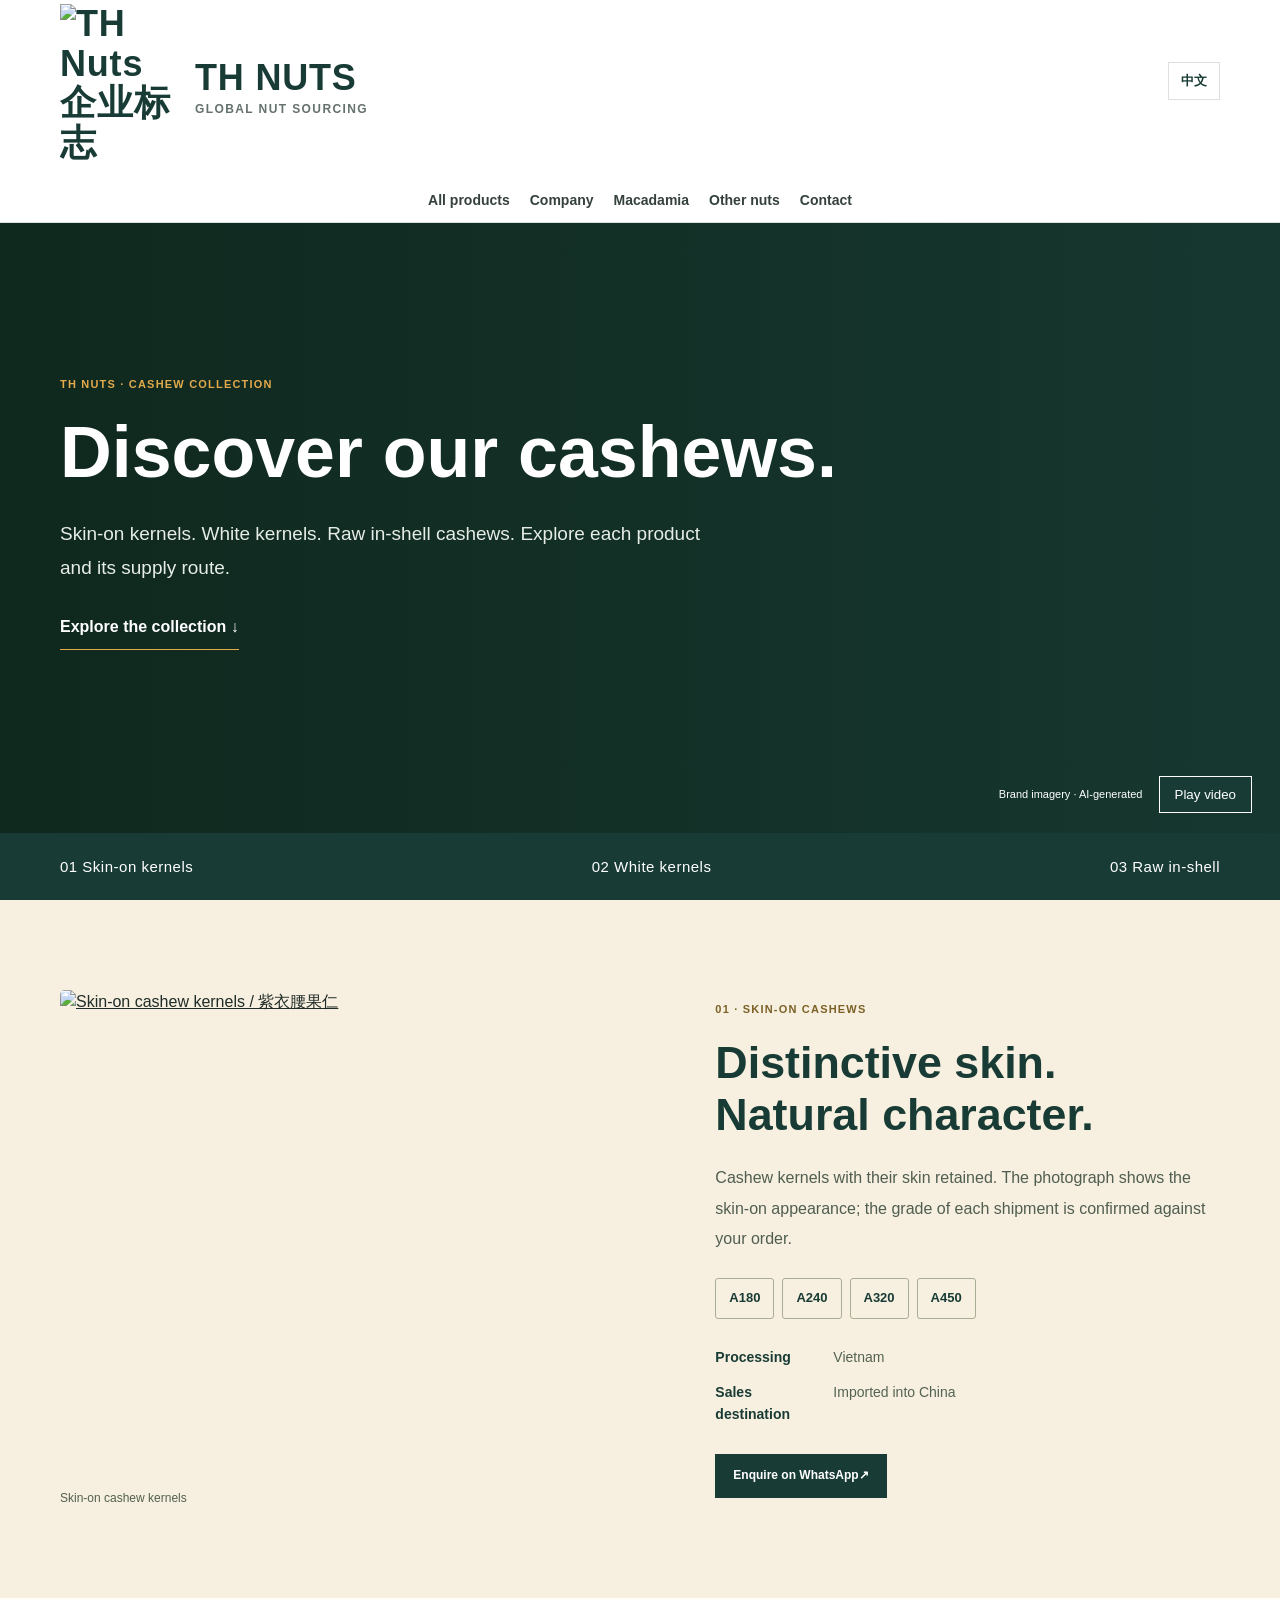
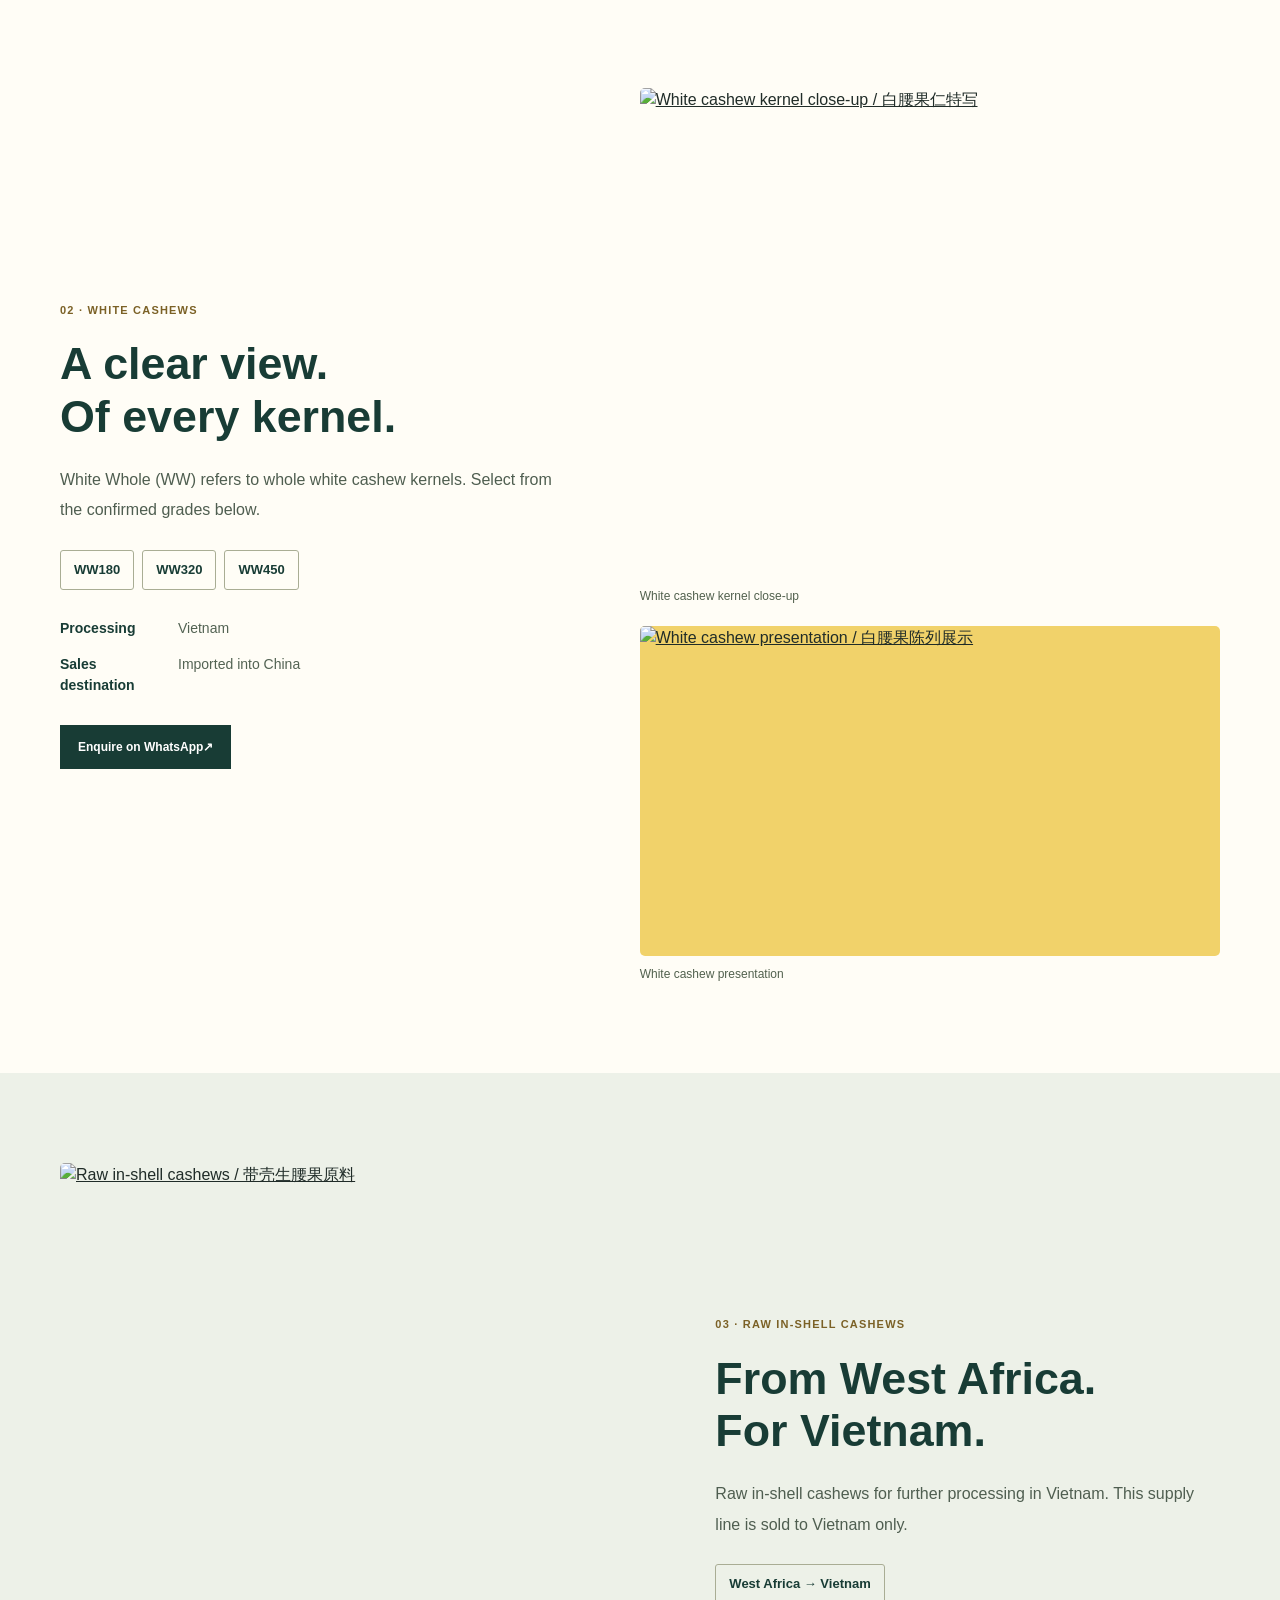
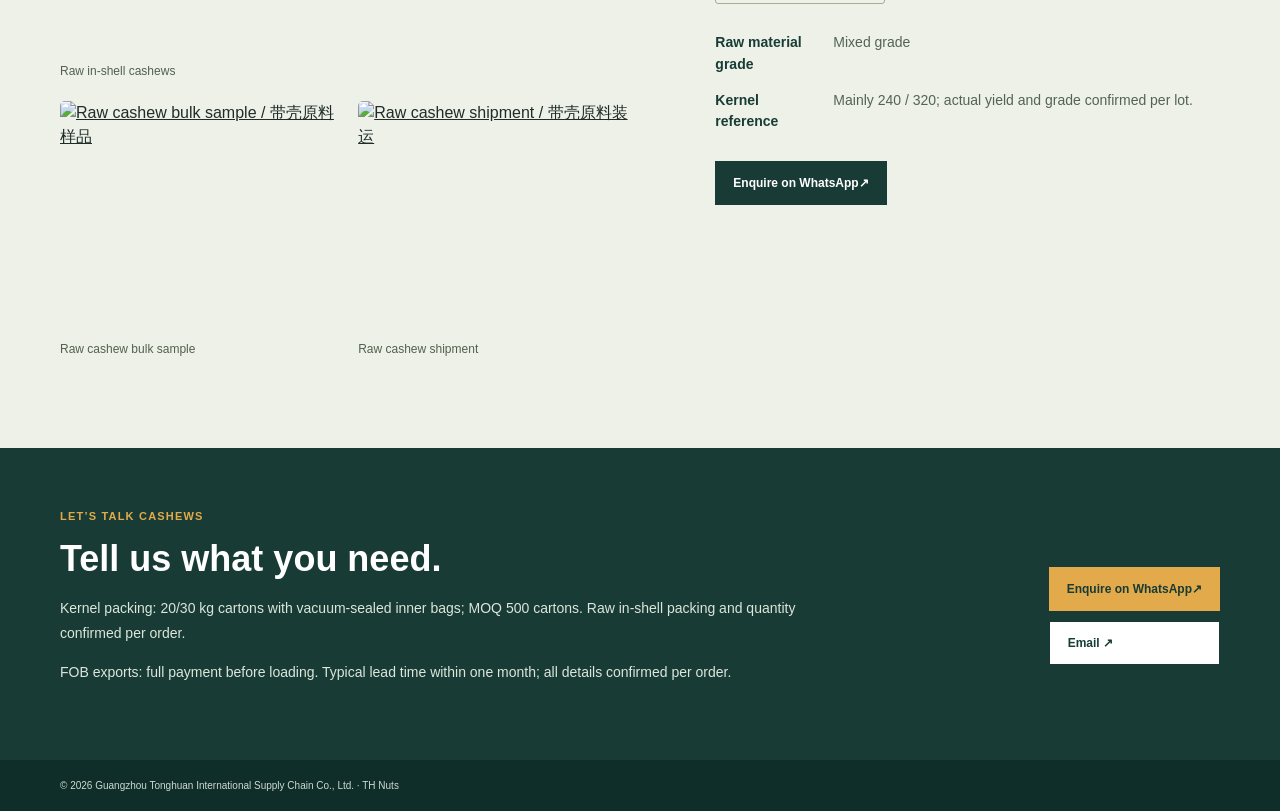
==== cashew.html @ 5b3632c8 "Add files via upload" ====
<!doctype html><html lang="en"><head><meta charset="utf-8"><meta name="viewport" content="width=device-width, initial-scale=1"><meta name="description" content="Cashew sourcing routes and kernel grades from TH Nuts."><title>Cashew | TH Nuts</title><link rel="stylesheet" href="product-page.css"></head><body>
<header class="bar"><div class="wrap bar-in"><a class="brand" href="index.html" aria-label="TH Nuts home"><img src="assets/th-nuts-logo.png" alt="TH Nuts 企业标志"><span><span class="brand-name">TH NUTS</span><small>GLOBAL NUT SOURCING</small></span></a><nav><a href="index.html#products" data-en>All products</a><a href="index.html#products" data-zh>全部产品</a><a href="company.html" data-en>Company</a><a href="company.html" data-zh>公司介绍</a><a href="macadamia.html" data-en>Macadamia</a><a href="macadamia.html" data-zh>夏威夷果</a><a href="other-nuts.html" data-en>Other nuts</a><a href="other-nuts.html" data-zh>其他坚果</a><a href="index.html#contact" data-en>Contact</a><a href="index.html#contact" data-zh>联系</a></nav><button class="lang" type="button">中文</button></div></header>
<main>
<section class="hero cashew-hero">
 <video class="cashew-video" autoplay muted loop playsinline preload="metadata" poster="assets/cashew-hero-poster.jpg"><source src="assets/cashew-hero.mp4" type="video/mp4"></video>
 <div class="wrap hero-in"><div class="eyebrow">TH NUTS · CASHEW COLLECTION</div><h1><span data-en>Discover our cashews.</span><span data-zh>走近我们的腰果品类</span></h1><p><span data-en>Skin-on kernels. White kernels. Raw in-shell cashews. Explore each product and its supply route.</span><span data-zh>紫衣、白腰果、带壳原料。了解每一类产品的规格、形态与供应路线。</span></p><a class="hero-cta" href="#skin"><span data-en>Explore the collection</span><span data-zh>探索腰果品类</span> ↓</a></div>
 <div class="video-toolbar"><span><span data-en>Brand imagery · AI-generated</span><span data-zh>品牌示意影像 · AI 制作</span></span><button id="cashewVideoToggle" type="button"><span data-en>Pause video</span><span data-zh>暂停视频</span></button></div>
</section>
<nav class="category-tabs" aria-label="Cashew categories"><div class="wrap"><a href="#skin">01 <span data-en>Skin-on kernels</span><span data-zh>紫衣腰果</span></a><a href="#white">02 <span data-en>White kernels</span><span data-zh>白腰果</span></a><a href="#shell">03 <span data-en>Raw in-shell</span><span data-zh>带壳生腰果</span></a></div></nav>
<section class="collection-section skin-section" id="skin"><div class="wrap collection-grid"><div class="collection-photos"><figure class="main-photo"><a href="assets/cashew-skin.jpg" target="_blank" rel="noopener" aria-label="Skin-on cashew kernels — view full photograph"><img src="assets/cashew-skin.jpg" alt="Skin-on cashew kernels / 紫衣腰果仁" loading="lazy"></a><figcaption><span data-en>Skin-on cashew kernels</span><span data-zh>紫衣腰果仁</span></figcaption></figure></div><div class="collection-copy"><div class="eyebrow">01 · SKIN-ON CASHEWS</div><h2><span data-en>Distinctive skin.<br>Natural character.</span><span data-zh>紫衣腰果<br>保留果仁本色</span></h2><p><span data-en>Cashew kernels with their skin retained. The photograph shows the skin-on appearance; the grade of each shipment is confirmed against your order.</span><span data-zh>保留种皮的腰果仁。照片展示带皮外观，具体批次等级按订单确认。</span></p><div class="grade-pills"><span>A180</span><span>A240</span><span>A320</span><span>A450</span></div><dl><dt><span data-en>Processing</span><span data-zh>加工地</span></dt><dd><span data-en>Vietnam</span><span data-zh>越南</span></dd><dt><span data-en>Sales destination</span><span data-zh>销售去向</span></dt><dd><span data-en>Imported into China</span><span data-zh>进口回中国销售</span></dd></dl><a class="btn" href="https://wa.me/8618565444337" target="_blank" rel="noopener"><span data-en>Enquire on WhatsApp</span><span data-zh>WhatsApp 采购咨询</span> ↗</a></div></div></section>
<section class="collection-section white-section" id="white"><div class="wrap collection-grid reverse"><div class="collection-photos"><figure class="main-photo"><a href="assets/cashew-white.jpg" target="_blank" rel="noopener" aria-label="White cashew kernel close-up — view full photograph"><img src="assets/cashew-white.jpg" alt="White cashew kernel close-up / 白腰果仁特写" loading="lazy"></a><figcaption><span data-en>White cashew kernel close-up</span><span data-zh>白腰果仁特写</span></figcaption></figure><figure class="secondary-photo"><a href="assets/cashew-white-styled.jpg" target="_blank" rel="noopener" aria-label="White cashew presentation — view full photograph"><img src="assets/cashew-white-styled.jpg" alt="White cashew presentation / 白腰果陈列展示" loading="lazy"></a><figcaption><span data-en>White cashew presentation</span><span data-zh>白腰果陈列展示</span></figcaption></figure></div><div class="collection-copy"><div class="eyebrow">02 · WHITE CASHEWS</div><h2><span data-en>A clear view.<br>Of every kernel.</span><span data-zh>白腰果<br>细看每一颗果仁</span></h2><p><span data-en>White Whole (WW) refers to whole white cashew kernels. Select from the confirmed grades below.</span><span data-zh>WW 是 White Whole 的缩写，指整粒白腰果仁。下列为已确认的供应规格。</span></p><div class="grade-pills"><span>WW180</span><span>WW320</span><span>WW450</span></div><dl><dt><span data-en>Processing</span><span data-zh>加工地</span></dt><dd><span data-en>Vietnam</span><span data-zh>越南</span></dd><dt><span data-en>Sales destination</span><span data-zh>销售去向</span></dt><dd><span data-en>Imported into China</span><span data-zh>进口回中国销售</span></dd></dl><a class="btn" href="https://wa.me/8618565444337" target="_blank" rel="noopener"><span data-en>Enquire on WhatsApp</span><span data-zh>WhatsApp 采购咨询</span> ↗</a></div></div></section>
<section class="collection-section shell-section" id="shell"><div class="wrap collection-grid"><div class="collection-photos"><figure class="main-photo"><a href="assets/cashew-shell.jpg" target="_blank" rel="noopener" aria-label="Raw in-shell cashews — view full photograph"><img src="assets/cashew-shell.jpg" alt="Raw in-shell cashews / 带壳生腰果原料" loading="lazy"></a><figcaption><span data-en>Raw in-shell cashews</span><span data-zh>带壳生腰果原料</span></figcaption></figure><div class="photo-pair"><figure class=""><a href="assets/cashew-shell-bulk.jpg" target="_blank" rel="noopener" aria-label="Raw cashew bulk sample — view full photograph"><img src="assets/cashew-shell-bulk.jpg" alt="Raw cashew bulk sample / 带壳原料样品" loading="lazy"></a><figcaption><span data-en>Raw cashew bulk sample</span><span data-zh>带壳原料样品</span></figcaption></figure><figure class=""><a href="assets/cashew-shipment.jpg" target="_blank" rel="noopener" aria-label="Raw cashew shipment — view full photograph"><img src="assets/cashew-shipment.jpg" alt="Raw cashew shipment / 带壳原料装运" loading="lazy"></a><figcaption><span data-en>Raw cashew shipment</span><span data-zh>带壳原料装运</span></figcaption></figure></div></div><div class="collection-copy"><div class="eyebrow">03 · RAW IN-SHELL CASHEWS</div><h2><span data-en>From West Africa.<br>For Vietnam.</span><span data-zh>西非带壳原料<br>专供越南市场</span></h2><p><span data-en>Raw in-shell cashews for further processing in Vietnam. This supply line is sold to Vietnam only.</span><span data-zh>供应越南后续加工的带壳生腰果原料。本产品仅销往越南。</span></p><div class="grade-pills"><span>West Africa → Vietnam</span></div><dl><dt><span data-en>Raw material grade</span><span data-zh>原料等级</span></dt><dd><span data-en>Mixed grade</span><span data-zh>统级果</span></dd><dt><span data-en>Kernel reference</span><span data-zh>开壳后参考</span></dt><dd><span data-en>Mainly 240 / 320; actual yield and grade confirmed per lot.</span><span data-zh>主要为 240 / 320 生腰果规格，实际出仁情况按批次确认。</span></dd></dl><a class="btn" href="https://wa.me/8618565444337" target="_blank" rel="noopener"><span data-en>Enquire on WhatsApp</span><span data-zh>WhatsApp 采购咨询</span> ↗</a></div></div></section>
<section class="purchase-band"><div class="wrap"><div><div class="eyebrow">LET’S TALK CASHEWS</div><h2><span data-en>Tell us what you need.</span><span data-zh>告诉我们你的采购需求</span></h2><p><span data-en>Kernel packing: 20/30 kg cartons with vacuum-sealed inner bags; MOQ 500 cartons. Raw in-shell packing and quantity confirmed per order.</span><span data-zh>腰果仁包装：20/30 kg 纸箱，内装独立抽真空密封袋，起订量 500 箱。带壳原料包装及数量按订单确认。</span></p><p><span data-en>FOB exports: full payment before loading. Typical lead time within one month; all details confirmed per order.</span><span data-zh>出口 FOB，装船前收齐全款。常见交期一个月内，具体条款按订单确认。</span></p></div><div class="actions"><a class="btn" href="https://wa.me/8618565444337" target="_blank" rel="noopener"><span data-en>Enquire on WhatsApp</span><span data-zh>WhatsApp 采购咨询</span> ↗</a><a class="btn alt" href="mailto:enochpeng97@gmail.com">Email ↗</a></div></div></section>
</main><footer><div class="wrap">© 2026 Guangzhou Tonghuan International Supply Chain Co., Ltd. · TH Nuts</div></footer><script>const b=document.body,s=document.querySelector('.lang');if(localStorage.getItem('thnuts-language')==='zh')b.classList.add('zh');function u(){document.documentElement.lang=b.classList.contains('zh')?'zh-CN':'en';s.textContent=b.classList.contains('zh')?'EN':'中文'}u();s.addEventListener('click',()=>{b.classList.toggle('zh');localStorage.setItem('thnuts-language',b.classList.contains('zh')?'zh':'en');u()});</script><script src="cashew.js"></script></body></html>
---- product-page.css ----
* { box-sizing: border-box; }
body { margin: 0; background: #fff; color: #202c28; font-family: Arial, Helvetica, sans-serif; line-height: 1.55; }
a { color: inherit; }
.wrap { width: min(1160px, calc(100% - 48px)); margin: auto; }
.bar { position: sticky; top: 0; z-index: 5; background: #fff; border-bottom: 1px solid #dce2db; }
.bar-in { min-height: 72px; display: flex; align-items: center; gap: 24px; }
.brand { margin-right: auto; color: #183c35; font-size: 21px; font-weight: 800; text-decoration: none; }
.brand small { display: block; color: #65716b; font-size: 9px; letter-spacing: 1px; }
.bar nav { display: flex; gap: 20px; }
.bar nav a { color: #35413b; font-size: 14px; font-weight: 700; text-decoration: none; }
.bar nav a:hover { color: #819740; }
.lang { border: 1px solid #dce2db; background: white; color: #183c35; padding: 9px 12px; font-weight: 700; cursor: pointer; }
.hero { min-height: 375px; display: flex; align-items: end; color: white; background: linear-gradient(0deg,rgba(15,43,37,.92),rgba(15,43,37,.08)),var(--img) center/cover; }
.hero-in { padding: 50px 0; }
.eyebrow { color: #e3aa4b; font-size: 11px; font-weight: 800; letter-spacing: 1.2px; text-transform: uppercase; }
h1 { max-width: 720px; margin: 8px 0 10px; font-size: clamp(36px,5vw,58px); line-height: 1.05; }
.hero p { max-width: 600px; margin: 0; color: #e5ede6; }
.content { padding: 66px 0 82px; }
.cols { display: grid; grid-template-columns: 1fr .9fr; gap: 52px; align-items: start; }
h2 { margin: 0 0 16px; color: #183c35; font-size: 31px; line-height: 1.13; }
.intro { margin: 0 0 25px; color: #65716b; font-size: 14px; }
.spec { width: 100%; border-collapse: collapse; }
.spec th,.spec td { padding: 13px 10px; border-top: 1px solid #dce2db; text-align: left; font-size: 13px; vertical-align: top; }
.spec th { width: 35%; color: #183c35; }
.spec td { color: #526057; }
.gallery { display: grid; grid-template-columns: 1fr 1fr; gap: 10px; }
.gallery figure { margin: 0; }
.gallery figure:first-child { grid-column: span 2; }
.gallery img { display: block; width: 100%; height: 230px; object-fit: cover; background: #f7f7f2; }
.gallery figure:not(:first-child) img { height: 145px; }
figcaption { padding-top: 7px; color: #65716b; font-size: 11px; }
.callout { margin-top: 34px; padding: 19px 21px; background: #f3f5ef; border-left: 3px solid #91a84f; color: #45534c; font-size: 13px; }
.actions { display: flex; gap: 10px; flex-wrap: wrap; margin-top: 25px; }
.btn { min-height: 44px; display: inline-flex; align-items: center; padding: 0 18px; background: #183c35; color: white; font-size: 12px; font-weight: 700; text-decoration: none; }
.btn.alt { background: white; border: 1px solid #183c35; color: #183c35; }
footer { padding: 18px 0; background: #102e29; color: #ccdad0; font-size: 10px; }
[data-en],[data-zh] { transition: opacity .15s; }
body.zh [data-en] { display: none !important; }
body:not(.zh) [data-zh] { display: none !important; }
.brand{display:flex;align-items:center;gap:12px;font-size:36px;letter-spacing:.8px;line-height:1.1;flex-shrink:0;padding-top:4px}
.brand img{width:123px;height:auto;object-fit:contain}.brand>span{transform:translateY(4px)}.brand small{font-size:12px;letter-spacing:1.4px;margin-top:6px}.bar-in{min-height:132px;flex-wrap:wrap;align-content:center;justify-content:space-between}.bar nav{order:3;width:100%;justify-content:center;flex-wrap:wrap;padding:4px 0 10px}
.cashew-hero{min-height:610px;position:relative;overflow:hidden;background:#183c35;align-items:center}
.cashew-video{position:absolute;inset:0;width:100%;height:100%;object-fit:cover}
.cashew-hero::after{content:'';position:absolute;inset:0;background:linear-gradient(90deg,rgba(13,34,23,.76),rgba(13,34,23,.18))}
.cashew-hero .hero-in{position:relative;z-index:1;padding:65px 0 95px}.cashew-hero h1{font-size:clamp(42px,5.6vw,72px);max-width:850px;margin:18px 0 24px;line-height:1.13}.cashew-hero p{font-size:19px;line-height:1.8;max-width:650px}.hero-cta{display:inline-block;margin-top:30px;color:white;text-decoration:none;border-bottom:1px solid #e3aa4b;padding-bottom:9px;font-weight:bold}
.video-toolbar{position:absolute;bottom:20px;right:28px;z-index:2;color:white;display:flex;gap:16px;align-items:center;font-size:11px}.video-toolbar button{border:1px solid #fff;background:#183c35;color:white;padding:10px 15px;cursor:pointer}
.category-tabs{background:#183c35;color:white}.category-tabs .wrap{display:flex;justify-content:space-between;gap:18px}.category-tabs a{padding:22px 0;font-size:15px;text-decoration:none;letter-spacing:.5px}.category-tabs a:hover{color:#efc76e}
.collection-section{padding:90px 0;scroll-margin-top:180px}.skin-section{background:#f7efdf}.white-section{background:#fffdf6}.shell-section{background:#edf1e8}.collection-grid{display:grid;grid-template-columns:1.15fr 1fr;gap:75px;align-items:center}.reverse .collection-photos{order:2}.reverse{grid-template-columns:1fr 1.15fr}.collection-copy h2{font-size:clamp(32px,3.5vw,48px);line-height:1.18;margin:18px 0 22px}.collection-copy p{font-size:16px;line-height:1.9;color:#4f5e50}.collection-copy .eyebrow{color:#7b6126}.collection-copy dl{display:grid;grid-template-columns:100px 1fr;gap:14px 18px;margin:28px 0;font-size:14px}.collection-copy dt{font-weight:bold;color:#183c35}.collection-copy dd{margin:0;color:#536353}.grade-pills{display:flex;gap:8px;flex-wrap:wrap;margin:24px 0}.grade-pills span{border:1px solid #a9ad94;padding:9px 13px;color:#183c35;font-size:13px;font-weight:bold;border-radius:3px}
.collection-photos figure,.walnut-gallery figure{margin:0;min-width:0}.collection-photos a,.walnut-gallery a{display:block;overflow:hidden;border-radius:5px}.collection-photos img,.walnut-gallery img{width:100%;display:block;object-fit:cover;transition:transform .3s}.collection-photos a:hover img,.walnut-gallery a:hover img{transform:scale(1.035)}.main-photo img{height:490px}.secondary-photo{margin-top:20px!important}.secondary-photo img{height:330px;object-fit:contain;background:#f1d26a}.photo-pair{display:grid;grid-template-columns:1fr 1fr;gap:16px;margin-top:20px}.photo-pair img{height:230px}.collection-photos figcaption,.walnut-gallery figcaption{font-size:12px;padding-top:9px;color:#52614e}
.purchase-band{background:#183c35;color:white;padding:60px 0}.purchase-band .wrap{display:grid;grid-template-columns:1fr auto;gap:55px;align-items:center}.purchase-band h2{color:white;font-size:36px;margin-top:14px}.purchase-band p{max-width:760px;color:#dce6db;font-size:14px;line-height:1.8}.purchase-band .actions{flex-direction:column}.purchase-band .btn{background:#e3aa4b;color:#183c35}.purchase-band .btn.alt{background:white}
.walnut-section{background:#f7efdf}.walnut-heading{display:flex;gap:60px;align-items:center;justify-content:space-between;margin-bottom:35px}.walnut-heading h2{font-size:42px;margin-top:16px}.walnut-heading .eyebrow{color:#7b6126}.walnut-heading p{max-width:500px;color:#52614e;font-size:16px;line-height:1.9}.walnut-gallery{display:grid;grid-template-columns:repeat(4,1fr);gap:18px}.walnut-gallery img{height:280px}.walnut-gallery figure:last-child img{object-fit:contain;background:white}
@media(prefers-reduced-motion:reduce){.collection-photos img,.walnut-gallery img{transition:none}.collection-photos a:hover img,.walnut-gallery a:hover img{transform:none}}
@media(max-width:760px) {
  .wrap { width: calc(100% - 36px); }
  .bar-in { min-height: 64px; gap: 10px; flex-wrap: wrap; padding: 10px 0; }
  .bar nav { order: 3; width: 100%; overflow-x: auto; gap: 17px; padding-bottom: 3px; }
  .bar nav a { white-space: nowrap; }
  .hero { min-height: 330px; }
  .hero-in { padding: 38px 0; }
  .content { padding: 48px 0 64px; }
  .cols { grid-template-columns: 1fr; gap: 33px; }
  h2 { font-size: 27px; }
  .gallery img { height: 210px; }
  .gallery figure:not(:first-child) img { height: 125px; }
  .brand{font-size:24px;gap:9px;padding-top:2px;width:auto;flex-direction:row;align-items:center}.brand img{width:101px;max-width:none;height:auto}.brand>span{transform:translateY(2px)}.brand small{font-size:9px;letter-spacing:1.1px}.bar-in{min-height:0;padding:0;justify-content:space-between}.bar nav{gap:19px;padding-top:4px;justify-content:flex-start}.lang{margin-left:auto}
  .cashew-hero{min-height:540px}.cashew-hero .hero-in{padding:45px 0 85px}.cashew-hero p{font-size:16px}.video-toolbar{right:18px;bottom:16px;gap:10px;font-size:10px}.category-tabs .wrap{gap:13px;overflow-x:auto}.category-tabs a{font-size:12px;white-space:nowrap;padding:18px 0}
  .collection-section{padding:55px 0;scroll-margin-top:130px}.collection-grid,.reverse{grid-template-columns:1fr;gap:32px}.reverse .collection-photos{order:0}.main-photo img{height:390px}.secondary-photo img{height:300px}.collection-copy h2{font-size:34px}.photo-pair img{height:190px}.purchase-band .wrap{grid-template-columns:1fr;gap:10px}.purchase-band .actions{flex-direction:row}.walnut-heading{display:block}.walnut-heading h2{font-size:34px}.walnut-gallery{grid-template-columns:1fr 1fr;gap:16px}.walnut-gallery img{height:230px}
}
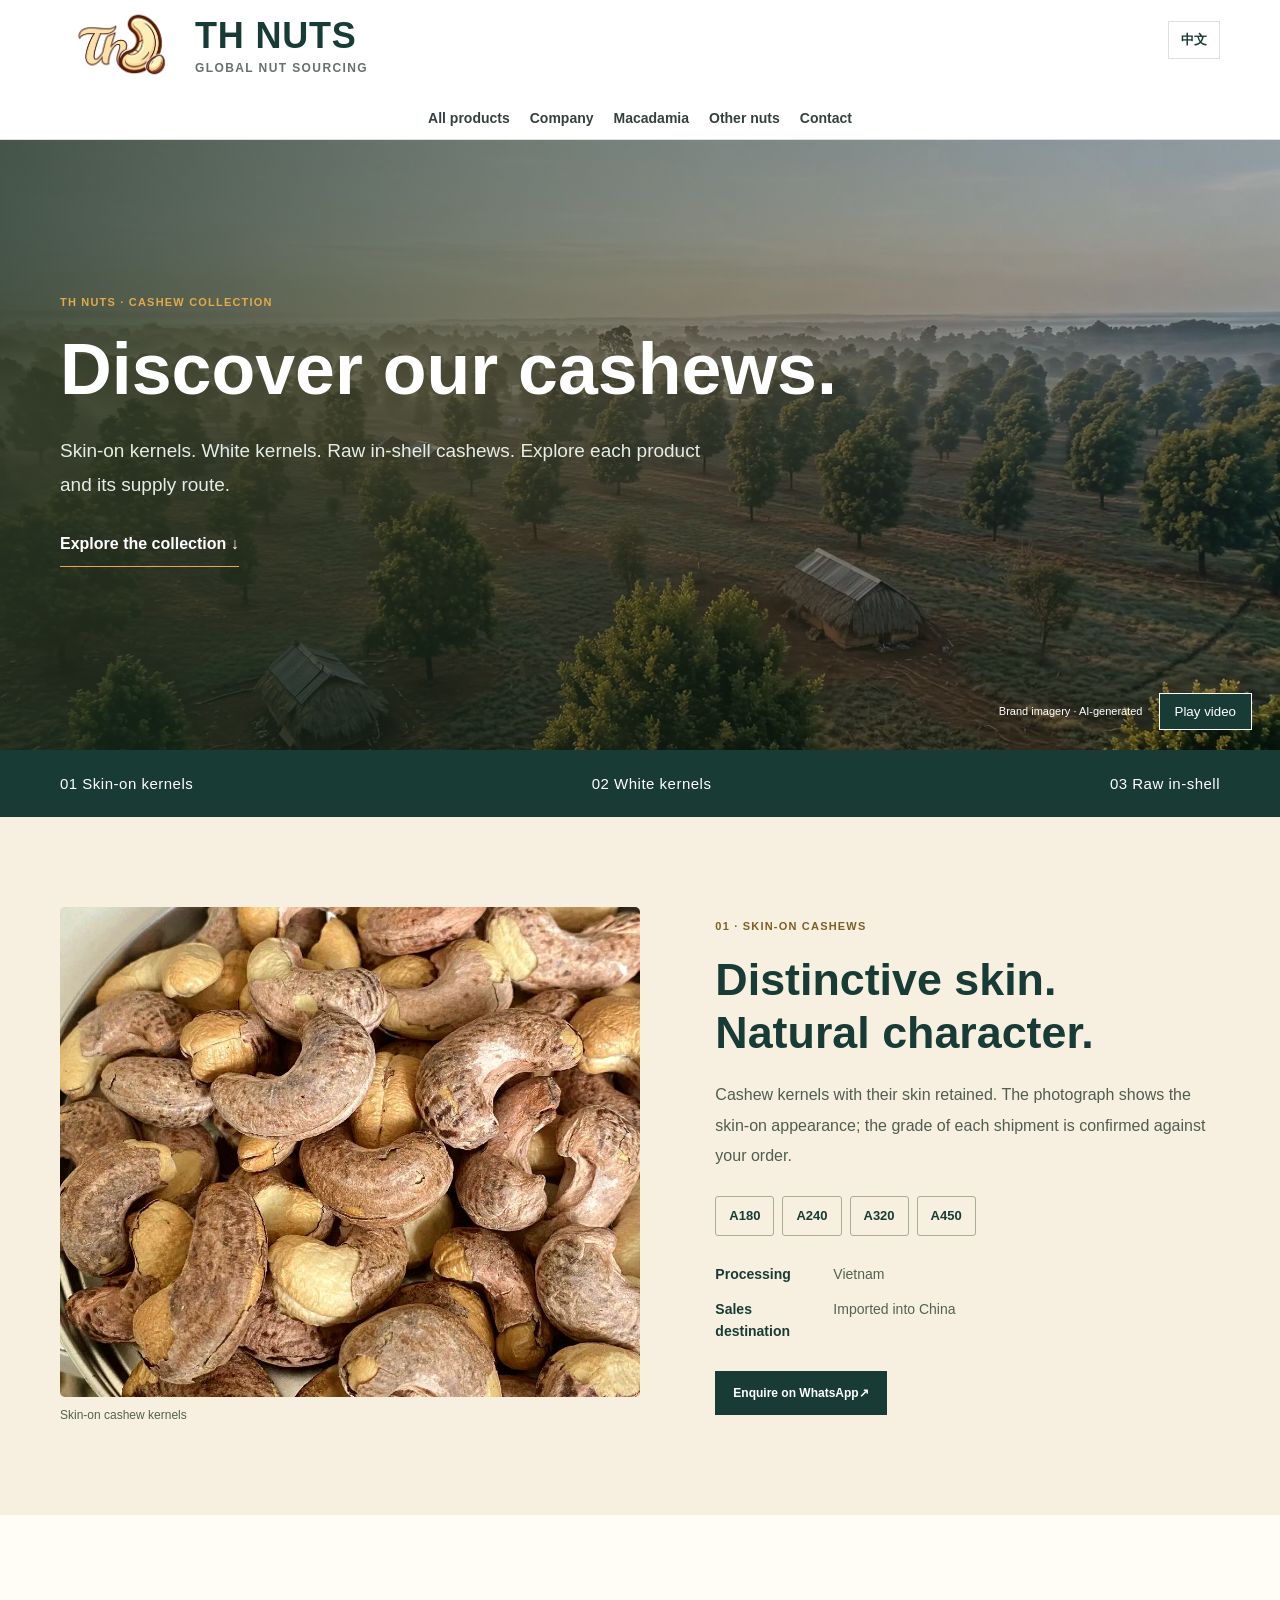
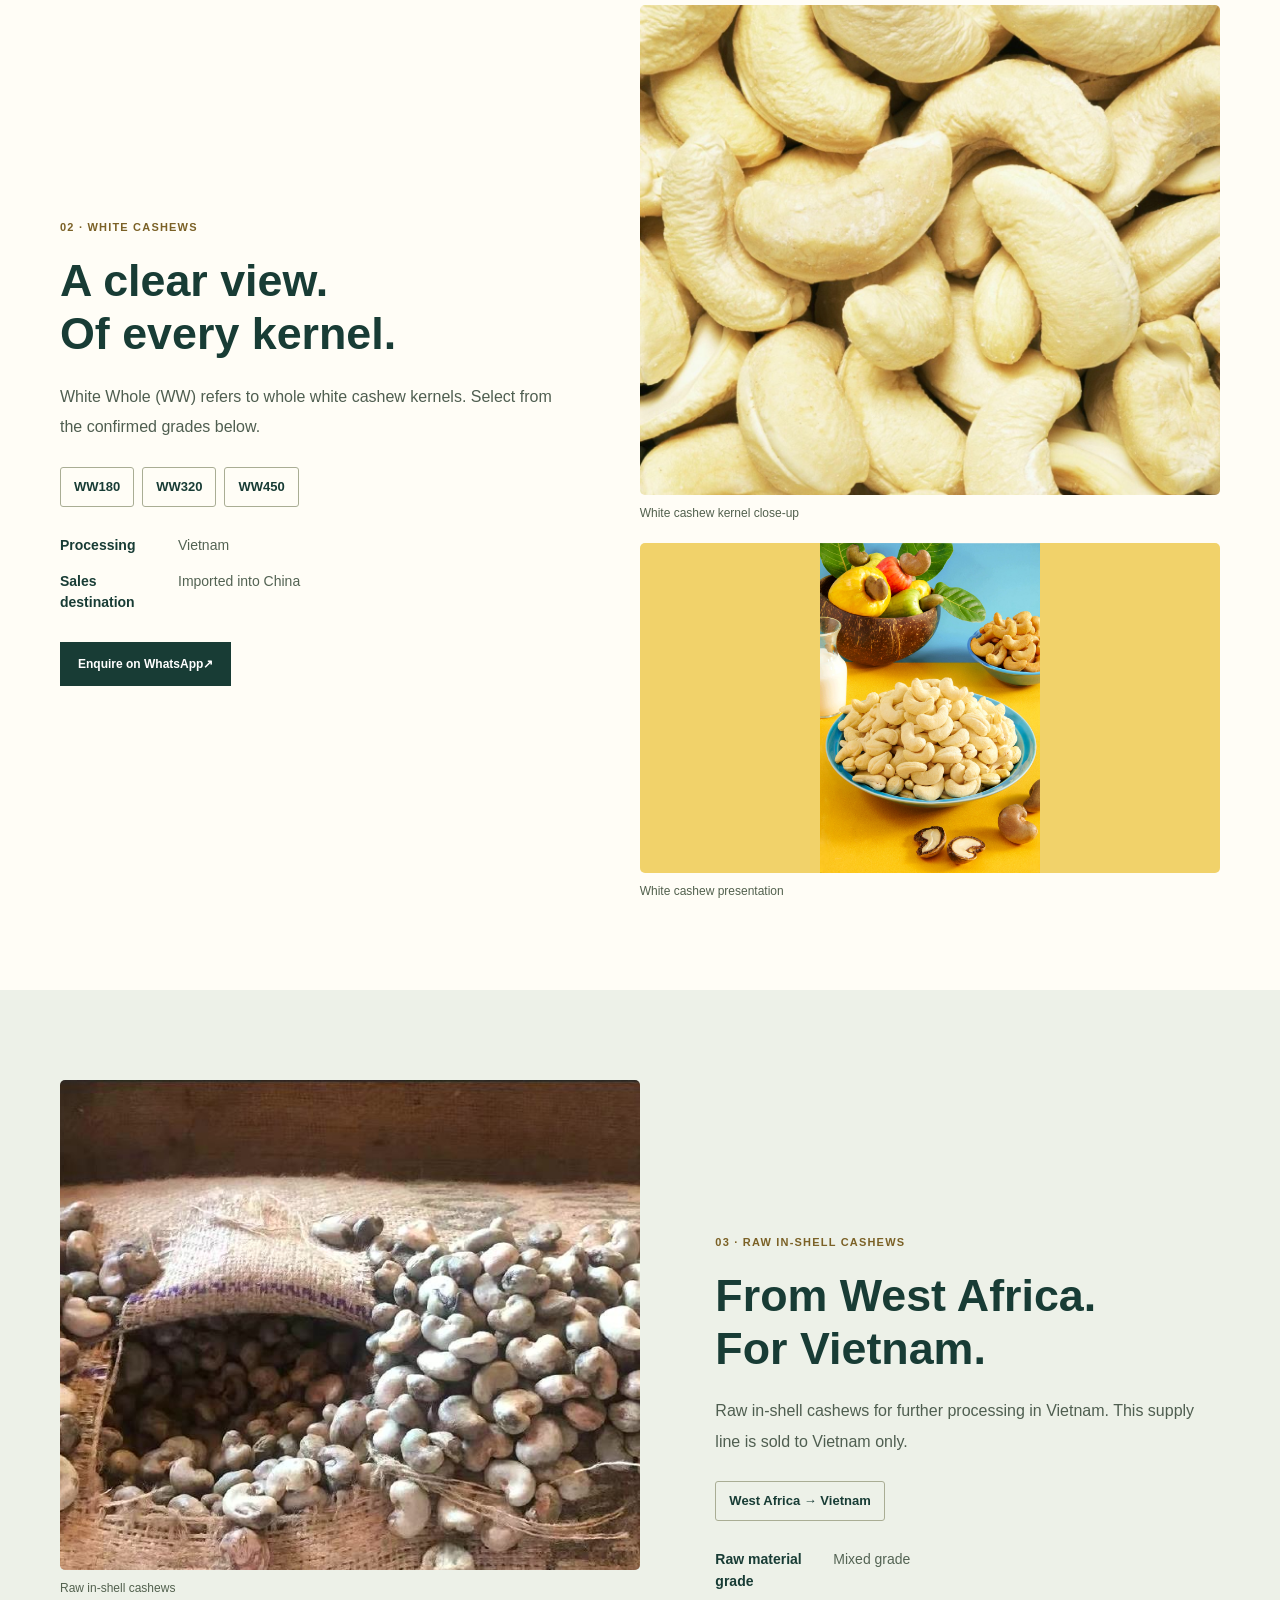
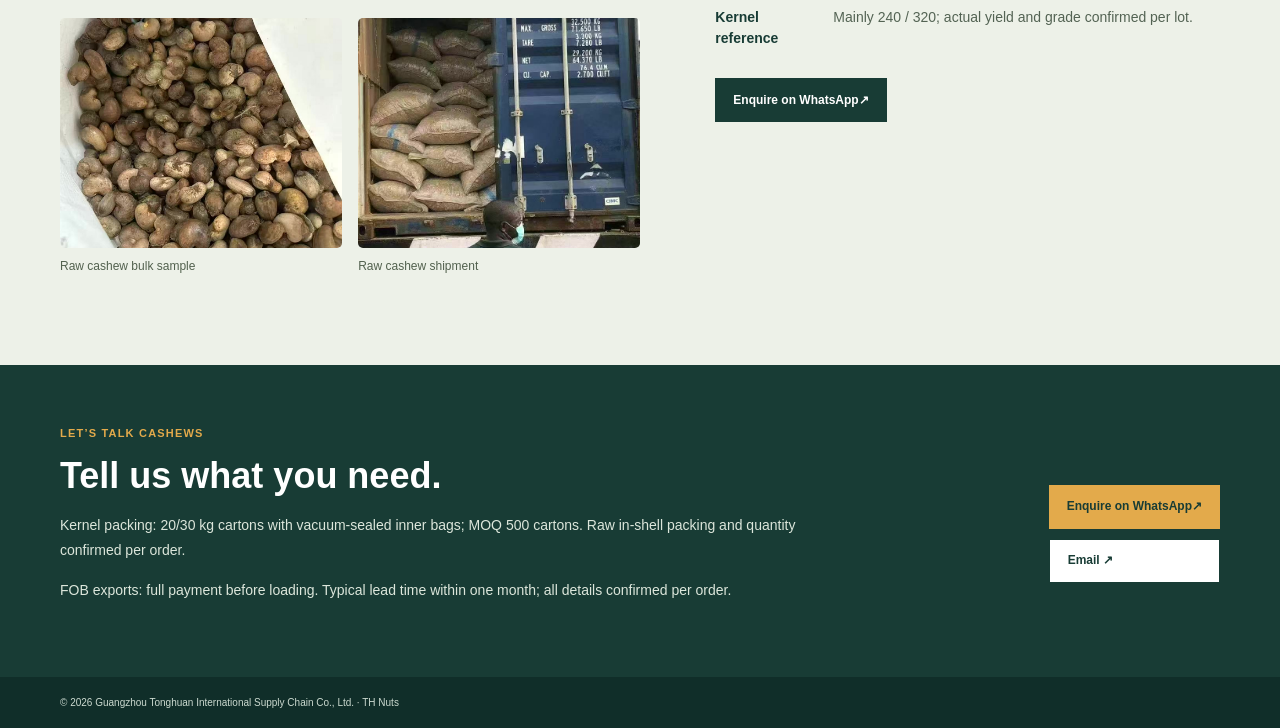
==== commit 9eba032d: "Add files via upload" ====
--- a/cashew.html
+++ b/cashew.html
@@ -1,14 +1,14 @@
 <!doctype html><html lang="en"><head><meta charset="utf-8"><meta name="viewport" content="width=device-width, initial-scale=1"><meta name="description" content="Cashew sourcing routes and kernel grades from TH Nuts."><title>Cashew | TH Nuts</title><link rel="stylesheet" href="product-page.css"></head><body>
-<header class="bar"><div class="wrap bar-in"><a class="brand" href="index.html" aria-label="TH Nuts home"><img src="assets/th-nuts-logo.png" alt="TH Nuts 企业标志"><span><span class="brand-name">TH NUTS</span><small>GLOBAL NUT SOURCING</small></span></a><nav><a href="index.html#products" data-en>All products</a><a href="index.html#products" data-zh>全部产品</a><a href="company.html" data-en>Company</a><a href="company.html" data-zh>公司介绍</a><a href="macadamia.html" data-en>Macadamia</a><a href="macadamia.html" data-zh>夏威夷果</a><a href="other-nuts.html" data-en>Other nuts</a><a href="other-nuts.html" data-zh>其他坚果</a><a href="index.html#contact" data-en>Contact</a><a href="index.html#contact" data-zh>联系</a></nav><button class="lang" type="button">中文</button></div></header>
+<header class="bar"><div class="wrap bar-in"><a class="brand" href="index.html" aria-label="TH Nuts home"><img src="th-nuts-logo.png" alt="TH Nuts 企业标志"><span><span class="brand-name">TH NUTS</span><small>GLOBAL NUT SOURCING</small></span></a><nav><a href="index.html#products" data-en>All products</a><a href="index.html#products" data-zh>全部产品</a><a href="company.html" data-en>Company</a><a href="company.html" data-zh>公司介绍</a><a href="macadamia.html" data-en>Macadamia</a><a href="macadamia.html" data-zh>夏威夷果</a><a href="other-nuts.html" data-en>Other nuts</a><a href="other-nuts.html" data-zh>其他坚果</a><a href="index.html#contact" data-en>Contact</a><a href="index.html#contact" data-zh>联系</a></nav><button class="lang" type="button">中文</button></div></header>
 <main>
 <section class="hero cashew-hero">
- <video class="cashew-video" autoplay muted loop playsinline preload="metadata" poster="assets/cashew-hero-poster.jpg"><source src="assets/cashew-hero.mp4" type="video/mp4"></video>
+ <video class="cashew-video" autoplay muted loop playsinline preload="metadata" poster="cashew-hero-poster.jpg"><source src="cashew-hero.mp4" type="video/mp4"></video>
  <div class="wrap hero-in"><div class="eyebrow">TH NUTS · CASHEW COLLECTION</div><h1><span data-en>Discover our cashews.</span><span data-zh>走近我们的腰果品类</span></h1><p><span data-en>Skin-on kernels. White kernels. Raw in-shell cashews. Explore each product and its supply route.</span><span data-zh>紫衣、白腰果、带壳原料。了解每一类产品的规格、形态与供应路线。</span></p><a class="hero-cta" href="#skin"><span data-en>Explore the collection</span><span data-zh>探索腰果品类</span> ↓</a></div>
  <div class="video-toolbar"><span><span data-en>Brand imagery · AI-generated</span><span data-zh>品牌示意影像 · AI 制作</span></span><button id="cashewVideoToggle" type="button"><span data-en>Pause video</span><span data-zh>暂停视频</span></button></div>
 </section>
 <nav class="category-tabs" aria-label="Cashew categories"><div class="wrap"><a href="#skin">01 <span data-en>Skin-on kernels</span><span data-zh>紫衣腰果</span></a><a href="#white">02 <span data-en>White kernels</span><span data-zh>白腰果</span></a><a href="#shell">03 <span data-en>Raw in-shell</span><span data-zh>带壳生腰果</span></a></div></nav>
-<section class="collection-section skin-section" id="skin"><div class="wrap collection-grid"><div class="collection-photos"><figure class="main-photo"><a href="assets/cashew-skin.jpg" target="_blank" rel="noopener" aria-label="Skin-on cashew kernels — view full photograph"><img src="assets/cashew-skin.jpg" alt="Skin-on cashew kernels / 紫衣腰果仁" loading="lazy"></a><figcaption><span data-en>Skin-on cashew kernels</span><span data-zh>紫衣腰果仁</span></figcaption></figure></div><div class="collection-copy"><div class="eyebrow">01 · SKIN-ON CASHEWS</div><h2><span data-en>Distinctive skin.<br>Natural character.</span><span data-zh>紫衣腰果<br>保留果仁本色</span></h2><p><span data-en>Cashew kernels with their skin retained. The photograph shows the skin-on appearance; the grade of each shipment is confirmed against your order.</span><span data-zh>保留种皮的腰果仁。照片展示带皮外观，具体批次等级按订单确认。</span></p><div class="grade-pills"><span>A180</span><span>A240</span><span>A320</span><span>A450</span></div><dl><dt><span data-en>Processing</span><span data-zh>加工地</span></dt><dd><span data-en>Vietnam</span><span data-zh>越南</span></dd><dt><span data-en>Sales destination</span><span data-zh>销售去向</span></dt><dd><span data-en>Imported into China</span><span data-zh>进口回中国销售</span></dd></dl><a class="btn" href="https://wa.me/8618565444337" target="_blank" rel="noopener"><span data-en>Enquire on WhatsApp</span><span data-zh>WhatsApp 采购咨询</span> ↗</a></div></div></section>
-<section class="collection-section white-section" id="white"><div class="wrap collection-grid reverse"><div class="collection-photos"><figure class="main-photo"><a href="assets/cashew-white.jpg" target="_blank" rel="noopener" aria-label="White cashew kernel close-up — view full photograph"><img src="assets/cashew-white.jpg" alt="White cashew kernel close-up / 白腰果仁特写" loading="lazy"></a><figcaption><span data-en>White cashew kernel close-up</span><span data-zh>白腰果仁特写</span></figcaption></figure><figure class="secondary-photo"><a href="assets/cashew-white-styled.jpg" target="_blank" rel="noopener" aria-label="White cashew presentation — view full photograph"><img src="assets/cashew-white-styled.jpg" alt="White cashew presentation / 白腰果陈列展示" loading="lazy"></a><figcaption><span data-en>White cashew presentation</span><span data-zh>白腰果陈列展示</span></figcaption></figure></div><div class="collection-copy"><div class="eyebrow">02 · WHITE CASHEWS</div><h2><span data-en>A clear view.<br>Of every kernel.</span><span data-zh>白腰果<br>细看每一颗果仁</span></h2><p><span data-en>White Whole (WW) refers to whole white cashew kernels. Select from the confirmed grades below.</span><span data-zh>WW 是 White Whole 的缩写，指整粒白腰果仁。下列为已确认的供应规格。</span></p><div class="grade-pills"><span>WW180</span><span>WW320</span><span>WW450</span></div><dl><dt><span data-en>Processing</span><span data-zh>加工地</span></dt><dd><span data-en>Vietnam</span><span data-zh>越南</span></dd><dt><span data-en>Sales destination</span><span data-zh>销售去向</span></dt><dd><span data-en>Imported into China</span><span data-zh>进口回中国销售</span></dd></dl><a class="btn" href="https://wa.me/8618565444337" target="_blank" rel="noopener"><span data-en>Enquire on WhatsApp</span><span data-zh>WhatsApp 采购咨询</span> ↗</a></div></div></section>
-<section class="collection-section shell-section" id="shell"><div class="wrap collection-grid"><div class="collection-photos"><figure class="main-photo"><a href="assets/cashew-shell.jpg" target="_blank" rel="noopener" aria-label="Raw in-shell cashews — view full photograph"><img src="assets/cashew-shell.jpg" alt="Raw in-shell cashews / 带壳生腰果原料" loading="lazy"></a><figcaption><span data-en>Raw in-shell cashews</span><span data-zh>带壳生腰果原料</span></figcaption></figure><div class="photo-pair"><figure class=""><a href="assets/cashew-shell-bulk.jpg" target="_blank" rel="noopener" aria-label="Raw cashew bulk sample — view full photograph"><img src="assets/cashew-shell-bulk.jpg" alt="Raw cashew bulk sample / 带壳原料样品" loading="lazy"></a><figcaption><span data-en>Raw cashew bulk sample</span><span data-zh>带壳原料样品</span></figcaption></figure><figure class=""><a href="assets/cashew-shipment.jpg" target="_blank" rel="noopener" aria-label="Raw cashew shipment — view full photograph"><img src="assets/cashew-shipment.jpg" alt="Raw cashew shipment / 带壳原料装运" loading="lazy"></a><figcaption><span data-en>Raw cashew shipment</span><span data-zh>带壳原料装运</span></figcaption></figure></div></div><div class="collection-copy"><div class="eyebrow">03 · RAW IN-SHELL CASHEWS</div><h2><span data-en>From West Africa.<br>For Vietnam.</span><span data-zh>西非带壳原料<br>专供越南市场</span></h2><p><span data-en>Raw in-shell cashews for further processing in Vietnam. This supply line is sold to Vietnam only.</span><span data-zh>供应越南后续加工的带壳生腰果原料。本产品仅销往越南。</span></p><div class="grade-pills"><span>West Africa → Vietnam</span></div><dl><dt><span data-en>Raw material grade</span><span data-zh>原料等级</span></dt><dd><span data-en>Mixed grade</span><span data-zh>统级果</span></dd><dt><span data-en>Kernel reference</span><span data-zh>开壳后参考</span></dt><dd><span data-en>Mainly 240 / 320; actual yield and grade confirmed per lot.</span><span data-zh>主要为 240 / 320 生腰果规格，实际出仁情况按批次确认。</span></dd></dl><a class="btn" href="https://wa.me/8618565444337" target="_blank" rel="noopener"><span data-en>Enquire on WhatsApp</span><span data-zh>WhatsApp 采购咨询</span> ↗</a></div></div></section>
+<section class="collection-section skin-section" id="skin"><div class="wrap collection-grid"><div class="collection-photos"><figure class="main-photo"><a href="cashew-skin.jpg" target="_blank" rel="noopener" aria-label="Skin-on cashew kernels — view full photograph"><img src="cashew-skin.jpg" alt="Skin-on cashew kernels / 紫衣腰果仁" loading="lazy"></a><figcaption><span data-en>Skin-on cashew kernels</span><span data-zh>紫衣腰果仁</span></figcaption></figure></div><div class="collection-copy"><div class="eyebrow">01 · SKIN-ON CASHEWS</div><h2><span data-en>Distinctive skin.<br>Natural character.</span><span data-zh>紫衣腰果<br>保留果仁本色</span></h2><p><span data-en>Cashew kernels with their skin retained. The photograph shows the skin-on appearance; the grade of each shipment is confirmed against your order.</span><span data-zh>保留种皮的腰果仁。照片展示带皮外观，具体批次等级按订单确认。</span></p><div class="grade-pills"><span>A180</span><span>A240</span><span>A320</span><span>A450</span></div><dl><dt><span data-en>Processing</span><span data-zh>加工地</span></dt><dd><span data-en>Vietnam</span><span data-zh>越南</span></dd><dt><span data-en>Sales destination</span><span data-zh>销售去向</span></dt><dd><span data-en>Imported into China</span><span data-zh>进口回中国销售</span></dd></dl><a class="btn" href="https://wa.me/8618565444337" target="_blank" rel="noopener"><span data-en>Enquire on WhatsApp</span><span data-zh>WhatsApp 采购咨询</span> ↗</a></div></div></section>
+<section class="collection-section white-section" id="white"><div class="wrap collection-grid reverse"><div class="collection-photos"><figure class="main-photo"><a href="cashew-white.jpg" target="_blank" rel="noopener" aria-label="White cashew kernel close-up — view full photograph"><img src="cashew-white.jpg" alt="White cashew kernel close-up / 白腰果仁特写" loading="lazy"></a><figcaption><span data-en>White cashew kernel close-up</span><span data-zh>白腰果仁特写</span></figcaption></figure><figure class="secondary-photo"><a href="cashew-white-styled.jpg" target="_blank" rel="noopener" aria-label="White cashew presentation — view full photograph"><img src="cashew-white-styled.jpg" alt="White cashew presentation / 白腰果陈列展示" loading="lazy"></a><figcaption><span data-en>White cashew presentation</span><span data-zh>白腰果陈列展示</span></figcaption></figure></div><div class="collection-copy"><div class="eyebrow">02 · WHITE CASHEWS</div><h2><span data-en>A clear view.<br>Of every kernel.</span><span data-zh>白腰果<br>细看每一颗果仁</span></h2><p><span data-en>White Whole (WW) refers to whole white cashew kernels. Select from the confirmed grades below.</span><span data-zh>WW 是 White Whole 的缩写，指整粒白腰果仁。下列为已确认的供应规格。</span></p><div class="grade-pills"><span>WW180</span><span>WW320</span><span>WW450</span></div><dl><dt><span data-en>Processing</span><span data-zh>加工地</span></dt><dd><span data-en>Vietnam</span><span data-zh>越南</span></dd><dt><span data-en>Sales destination</span><span data-zh>销售去向</span></dt><dd><span data-en>Imported into China</span><span data-zh>进口回中国销售</span></dd></dl><a class="btn" href="https://wa.me/8618565444337" target="_blank" rel="noopener"><span data-en>Enquire on WhatsApp</span><span data-zh>WhatsApp 采购咨询</span> ↗</a></div></div></section>
+<section class="collection-section shell-section" id="shell"><div class="wrap collection-grid"><div class="collection-photos"><figure class="main-photo"><a href="cashew-shell.jpg" target="_blank" rel="noopener" aria-label="Raw in-shell cashews — view full photograph"><img src="cashew-shell.jpg" alt="Raw in-shell cashews / 带壳生腰果原料" loading="lazy"></a><figcaption><span data-en>Raw in-shell cashews</span><span data-zh>带壳生腰果原料</span></figcaption></figure><div class="photo-pair"><figure class=""><a href="cashew-shell-bulk.jpg" target="_blank" rel="noopener" aria-label="Raw cashew bulk sample — view full photograph"><img src="cashew-shell-bulk.jpg" alt="Raw cashew bulk sample / 带壳原料样品" loading="lazy"></a><figcaption><span data-en>Raw cashew bulk sample</span><span data-zh>带壳原料样品</span></figcaption></figure><figure class=""><a href="cashew-shipment.jpg" target="_blank" rel="noopener" aria-label="Raw cashew shipment — view full photograph"><img src="cashew-shipment.jpg" alt="Raw cashew shipment / 带壳原料装运" loading="lazy"></a><figcaption><span data-en>Raw cashew shipment</span><span data-zh>带壳原料装运</span></figcaption></figure></div></div><div class="collection-copy"><div class="eyebrow">03 · RAW IN-SHELL CASHEWS</div><h2><span data-en>From West Africa.<br>For Vietnam.</span><span data-zh>西非带壳原料<br>专供越南市场</span></h2><p><span data-en>Raw in-shell cashews for further processing in Vietnam. This supply line is sold to Vietnam only.</span><span data-zh>供应越南后续加工的带壳生腰果原料。本产品仅销往越南。</span></p><div class="grade-pills"><span>West Africa → Vietnam</span></div><dl><dt><span data-en>Raw material grade</span><span data-zh>原料等级</span></dt><dd><span data-en>Mixed grade</span><span data-zh>统级果</span></dd><dt><span data-en>Kernel reference</span><span data-zh>开壳后参考</span></dt><dd><span data-en>Mainly 240 / 320; actual yield and grade confirmed per lot.</span><span data-zh>主要为 240 / 320 生腰果规格，实际出仁情况按批次确认。</span></dd></dl><a class="btn" href="https://wa.me/8618565444337" target="_blank" rel="noopener"><span data-en>Enquire on WhatsApp</span><span data-zh>WhatsApp 采购咨询</span> ↗</a></div></div></section>
 <section class="purchase-band"><div class="wrap"><div><div class="eyebrow">LET’S TALK CASHEWS</div><h2><span data-en>Tell us what you need.</span><span data-zh>告诉我们你的采购需求</span></h2><p><span data-en>Kernel packing: 20/30 kg cartons with vacuum-sealed inner bags; MOQ 500 cartons. Raw in-shell packing and quantity confirmed per order.</span><span data-zh>腰果仁包装：20/30 kg 纸箱，内装独立抽真空密封袋，起订量 500 箱。带壳原料包装及数量按订单确认。</span></p><p><span data-en>FOB exports: full payment before loading. Typical lead time within one month; all details confirmed per order.</span><span data-zh>出口 FOB，装船前收齐全款。常见交期一个月内，具体条款按订单确认。</span></p></div><div class="actions"><a class="btn" href="https://wa.me/8618565444337" target="_blank" rel="noopener"><span data-en>Enquire on WhatsApp</span><span data-zh>WhatsApp 采购咨询</span> ↗</a><a class="btn alt" href="mailto:enochpeng97@gmail.com">Email ↗</a></div></div></section>
 </main><footer><div class="wrap">© 2026 Guangzhou Tonghuan International Supply Chain Co., Ltd. · TH Nuts</div></footer><script>const b=document.body,s=document.querySelector('.lang');if(localStorage.getItem('thnuts-language')==='zh')b.classList.add('zh');function u(){document.documentElement.lang=b.classList.contains('zh')?'zh-CN':'en';s.textContent=b.classList.contains('zh')?'EN':'中文'}u();s.addEventListener('click',()=>{b.classList.toggle('zh');localStorage.setItem('thnuts-language',b.classList.contains('zh')?'zh':'en');u()});</script><script src="cashew.js"></script></body></html>
